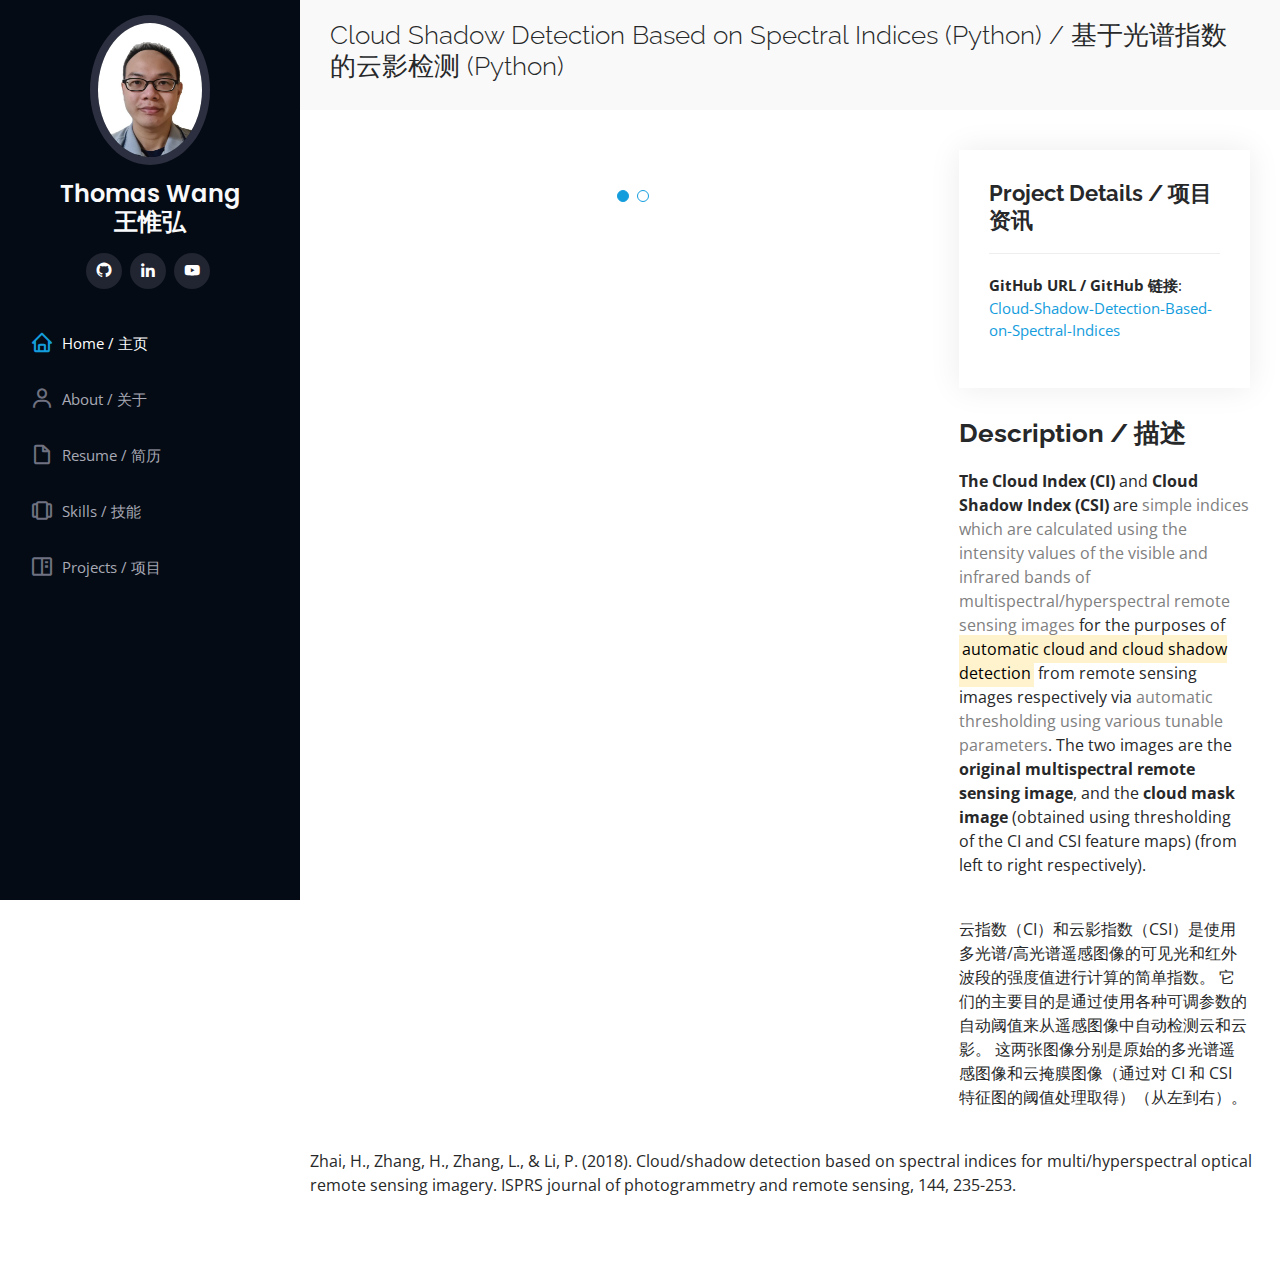
==== portfolio/csdsi-portfolio-details.html @ 738d029c "Added All Files" ====
<!DOCTYPE html>
<html lang="en">

<head>
	<meta charset="utf-8">
	<meta content="width=device-width, initial-scale=1.0" name="viewport">

	<title>Cloud Index Project Details</title>
	<meta content="" name="description">
	<meta content="" name="keywords">

	<!-- Favicons -->
	<link href="../assets/Portfolio img/CSDSI img/Test_Image.jpg" rel="icon">
	<link href="../assets/Portfolio img/CSDSI img/Test_Image.jpg" rel="apple-touch-icon">

	<!-- Google Fonts -->
	<link href="https://fonts.googleapis.com/css?family=Open+Sans:300,300i,400,400i,600,600i,700,700i|Raleway:300,300i,400,400i,500,500i,600,600i,700,700i|Poppins:300,300i,400,400i,500,500i,600,600i,700,700i" rel="stylesheet">

	<!-- Vendor CSS Files -->
	<link href="../assets/vendor/aos/aos.css" rel="stylesheet">
	<link href="../assets/vendor/bootstrap/css/bootstrap.min.css" rel="stylesheet">
	<link href="../assets/vendor/bootstrap-icons/bootstrap-icons.css" rel="stylesheet">
	<link href="../assets/vendor/boxicons/css/boxicons.min.css" rel="stylesheet">
	<link href="../assets/vendor/glightbox/css/glightbox.min.css" rel="stylesheet">
	<link href="../assets/vendor/swiper/swiper-bundle.min.css" rel="stylesheet">

	<!-- Template Main CSS File -->
	<link href="../assets/css/style.css" rel="stylesheet">

	<!-- =======================================================
	* Template Name: iPortfolio
	* Updated: Jul 27 2023 with Bootstrap v5.3.1
	* Template URL: https://bootstrapmade.com/iportfolio-bootstrap-portfolio-websites-template/
	* Author: BootstrapMade.com
	* License: https://bootstrapmade.com/license/
	======================================================== -->
</head>

<body>

	<!-- ======= Mobile nav toggle button ======= -->
	<i class="bi bi-list mobile-nav-toggle d-xl-none"></i>

	<!-- ======= Header ======= -->
	<header id="header">
		<div class="d-flex flex-column">

			<div class="profile">
				<img src="../assets/img/Thomas Wang Wei Hong.jpg" alt="" class="img-fluid rounded-circle">
				<h1 class="text-light">Thomas Wang</h1>
				<h1 class="text-light">王惟弘</h1>
				<div class="social-links mt-3 text-center">
					<a href="https://github.com/ThomasWangWeiHong" class="github"><i class="bx bxl-github"></i></a>
					<a href="https://www.linkedin.com/in/thomas-ong-wei-hong" class="linkedin"><i class="bx bxl-linkedin"></i></a>
					<a href="https://www.youtube.com/@ThomasWangWeiHong" class="youtube"><i class="bx bxl-youtube"></i></a>
					<!--
					<a href="#" class="facebook"><i class="bx bxl-facebook"></i></a>
					<a href="#" class="instagram"><i class="bx bxl-instagram"></i></a>
					<a href="#" class="google-plus"><i class="bx bxl-skype"></i></a>
					-->
				</div>
			</div>

			<nav id="navbar" class="nav-menu navbar">
				<ul>
					<li><a href="../index.html#hero" class="nav-link scrollto active"><i class="bx bx-home"></i> <span>Home / 主页</span></a></li>
					<li><a href="../index.html#about" class="nav-link scrollto"><i class="bx bx-user"></i> <span>About / 关于</span></a></li>
					<li><a href="../index.html#resume" class="nav-link scrollto"><i class="bx bx-file-blank"></i> <span>Resume / 简历</span></a></li>
					<li><a href="../index.html#skills" class="nav-link scrollto"><i class="bx bx-carousel"></i> <span>Skills / 技能</span></a></li>
					<li><a href="../index.html#projects" class="nav-link scrollto"><i class="bx bx-book-content"></i> <span>Projects / 项目</span></a></li>
					<!--
					<li><a href="#services" class="nav-link scrollto"><i class="bx bx-server"></i> <span>Services</span></a></li>
					<li><a href="index.html#contact" class="nav-link scrollto"><i class="bx bx-envelope"></i> <span>Contact / 联系</span></a></li>
					-->
				</ul>
			</nav><!-- .nav-menu -->
		</div>
	</header><!-- End Header -->

	<main id="main">

		<!-- ======= Breadcrumbs ======= -->
		<section id="breadcrumbs" class="breadcrumbs">
			<div class="container">

				<div class="d-flex justify-content-between align-items-center">
					<h2>Cloud Shadow Detection Based on Spectral Indices (Python) / 基于光谱指数的云影检测 (Python)</h2>
					<!--
					<ol>
						<li><a href="index.html">Home</a></li>
						<li>Portfoio Details</li>
					</ol>
					-->
				</div>

			</div>
		</section><!-- End Breadcrumbs -->

		<!-- ======= Portfolio Details Section ======= -->
		<section id="portfolio-details" class="portfolio-details">
			<div class="container">

				<div class="row gy-4">

					<div class="col-lg-8">
						<div class="portfolio-details-slider swiper">
							<div class="swiper-wrapper align-items-center">

								<div class="swiper-slide">
									<img src="../assets/Portfolio img/CSDSI img/Test_Image.jpg" alt="">
								</div>

								<div class="swiper-slide">
									<img src="../assets/Portfolio img/CSDSI img/Cloud_Mask_Image.jpg" alt="">
								</div>
								
							</div>
							<div class="swiper-pagination"></div>
						</div>
					</div>

					<div class="col-lg-4">
						<div class="portfolio-info">
							<h3>Project Details / 项目资讯</h3>
							<ul>
								<!--
								<li><strong>Company / 公司</strong>: <img src='assets/img/21AT Logo.png' style='width: 45%; height: 45%;'>Twenty First Century Aerospace Technology (Asia) Pte. Ltd</li>
								-->
								<li><strong>GitHub URL / GitHub 链接</strong>: <a href="https://github.com/ThomasWangWeiHong/Cloud-Shadow-Detection-Based-on-Spectral-Indices">Cloud-Shadow-Detection-Based-on-Spectral-Indices</a></li>
							</ul>
						</div>
						<div class="portfolio-description">
							<h2>Description / 描述</h2>
							<p><strong>The Cloud Index (CI)</strong> and <strong>Cloud Shadow Index (CSI)</strong> are <span style="color: gray;">simple indices which are calculated using the intensity values of the visible and infrared bands of multispectral/hyperspectral remote sensing images</span> for the purposes of <mark>automatic cloud and cloud shadow detection</mark> from remote sensing images respectively via <span style="color: gray;">automatic thresholding using various tunable parameters</span>. The two images are the <strong>original multispectral remote sensing image</strong>, and the <strong>cloud mask image</strong> (obtained using thresholding of the CI and CSI feature maps) (from left to right respectively).</p><br>
							<p>云指数（CI）和云影指数（CSI）是使用多光谱/高光谱遥感图像的可见光和红外波段的强度值进行计算的简单指数。 它们的主要目的是通过使用各种可调参数的自动阈值来从遥感图像中自动检测云和云影。 这两张图像分别是原始的多光谱遥感图像和云掩膜图像（通过对 CI 和 CSI 特征图的阈值处理取得）（从左到右）。</p>
						</div>
					</div>

				</div>

			</div>
			<br>
			<p style='margin-left: 1%;'>Zhai, H., Zhang, H., Zhang, L., & Li, P. (2018). Cloud/shadow detection based on spectral indices for multi/hyperspectral optical remote sensing imagery. ISPRS journal of photogrammetry and remote sensing, 144, 235-253.</p>
		</section><!-- End Portfolio Details Section -->

	</main><!-- End #main -->

	<!-- ======= Footer ======= -->
	<footer id="footer">
		<div class="container">
			<!--
			<div class="copyright">
				&copy; Copyright <strong><span>iPortfolio</span></strong>
			</div>
			-->
			<div class="credits">
				<!-- All the links in the footer should remain intact. -->
				<!-- You can delete the links only if you purchased the pro version. -->
				<!-- Licensing information: https://bootstrapmade.com/license/ -->
				<!-- Purchase the pro version with working PHP/AJAX contact form: https://bootstrapmade.com/iportfolio-bootstrap-portfolio-websites-template/ -->
				<!--Designed by <a href="https://bootstrapmade.com/">BootstrapMade</a>-->
			</div>
		</div>
	</footer><!-- End  Footer -->

	<a href="#" class="back-to-top d-flex align-items-center justify-content-center"><i class="bi bi-arrow-up-short"></i></a>

	<!-- Vendor JS Files -->
	<script src="../assets/vendor/purecounter/purecounter_vanilla.js"></script>
	<script src="../assets/vendor/aos/aos.js"></script>
	<script src="../assets/vendor/bootstrap/js/bootstrap.bundle.min.js"></script>
	<script src="../assets/vendor/glightbox/js/glightbox.min.js"></script>
	<script src="../assets/vendor/isotope-layout/isotope.pkgd.min.js"></script>
	<script src="../assets/vendor/swiper/swiper-bundle.min.js"></script>
	<script src="../assets/vendor/typed.js/typed.umd.js"></script>
	<script src="../assets/vendor/waypoints/noframework.waypoints.js"></script>
	<script src="../assets/vendor/php-email-form/validate.js"></script>

	<!-- Template Main JS File -->
	<script src="../assets/js/main.js"></script>

</body>

</html>
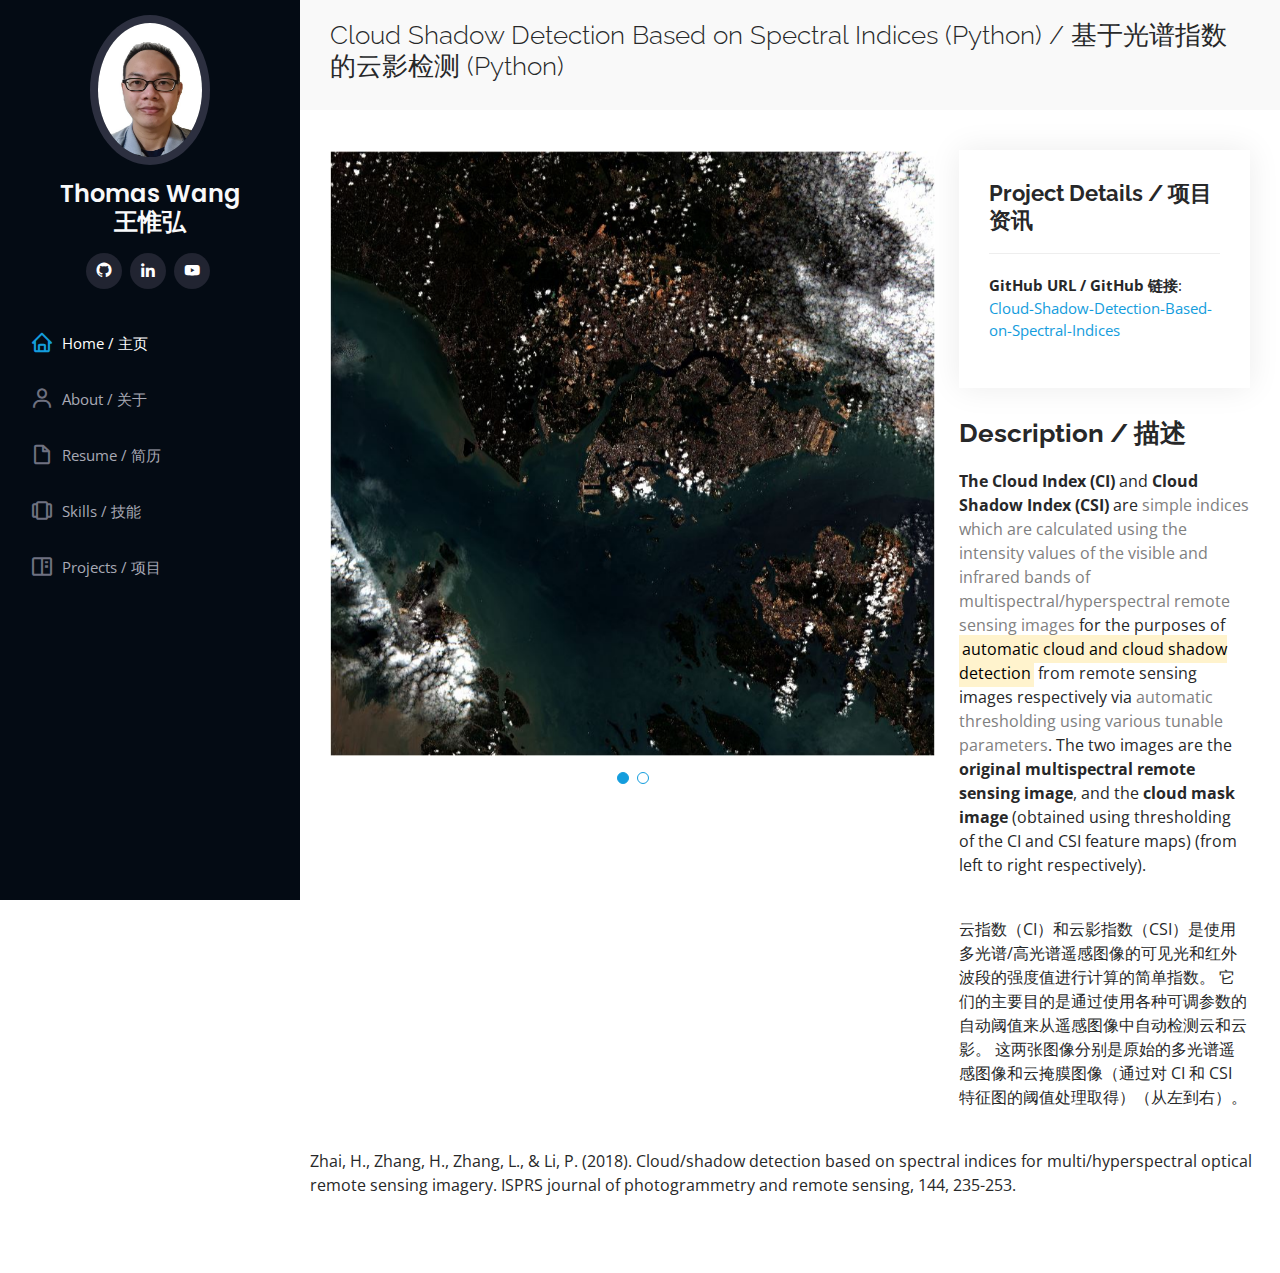
==== commit 900c4b5d: "Update csdsi-portfolio-details.html" ====
--- a/portfolio/csdsi-portfolio-details.html
+++ b/portfolio/csdsi-portfolio-details.html
@@ -10,8 +10,8 @@
 	<meta content="" name="keywords">
 
 	<!-- Favicons -->
-	<link href="../assets/Portfolio img/CSDSI img/Test_Image.jpg" rel="icon">
-	<link href="../assets/Portfolio img/CSDSI img/Test_Image.jpg" rel="apple-touch-icon">
+	<link href="../assets/Portfolio img/CSDSI img/Test_Image.JPG" rel="icon">
+	<link href="../assets/Portfolio img/CSDSI img/Test_Image.JPG" rel="apple-touch-icon">
 
 	<!-- Google Fonts -->
 	<link href="https://fonts.googleapis.com/css?family=Open+Sans:300,300i,400,400i,600,600i,700,700i|Raleway:300,300i,400,400i,500,500i,600,600i,700,700i|Poppins:300,300i,400,400i,500,500i,600,600i,700,700i" rel="stylesheet">
@@ -107,11 +107,11 @@
 							<div class="swiper-wrapper align-items-center">
 
 								<div class="swiper-slide">
-									<img src="../assets/Portfolio img/CSDSI img/Test_Image.jpg" alt="">
+									<img src="../assets/Portfolio img/CSDSI img/Test_Image.JPG" alt="">
 								</div>
 
 								<div class="swiper-slide">
-									<img src="../assets/Portfolio img/CSDSI img/Cloud_Mask_Image.jpg" alt="">
+									<img src="../assets/Portfolio img/CSDSI img/Cloud_Mask_Image.JPG" alt="">
 								</div>
 								
 							</div>
@@ -181,4 +181,4 @@
 
 </body>
 
-</html>+</html>
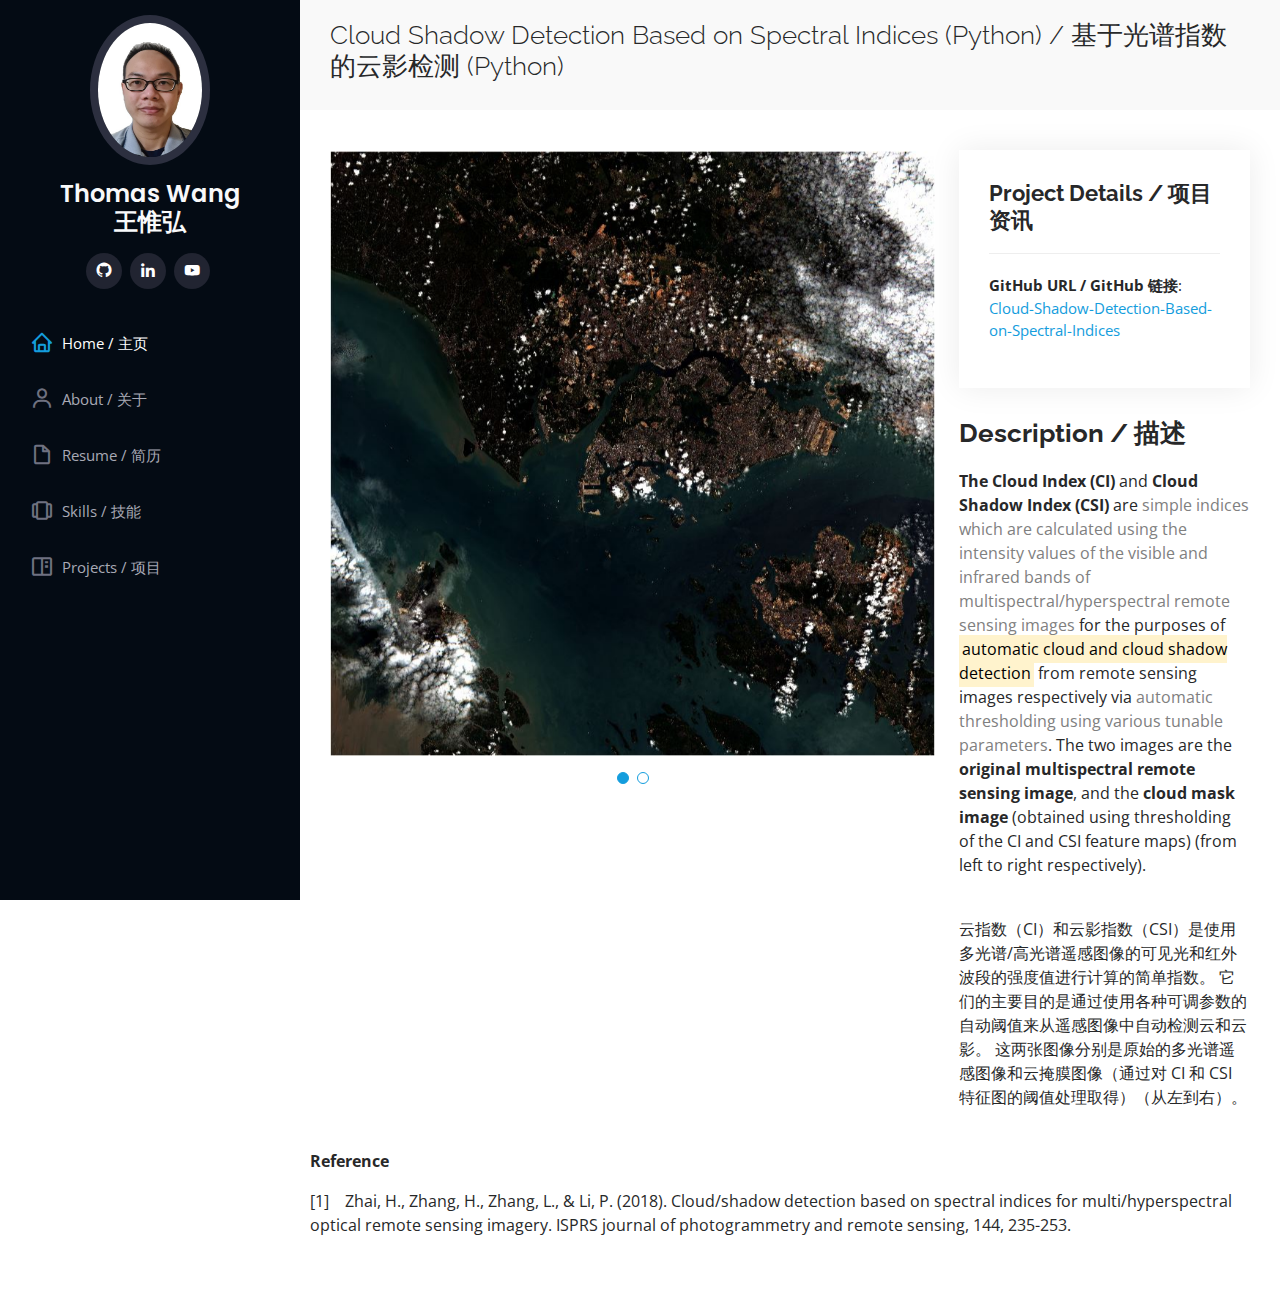
==== commit 10252b56: "Updated Reference format" ====
--- a/portfolio/csdsi-portfolio-details.html
+++ b/portfolio/csdsi-portfolio-details.html
@@ -140,7 +140,8 @@
 
 			</div>
 			<br>
-			<p style='margin-left: 1%;'>Zhai, H., Zhang, H., Zhang, L., & Li, P. (2018). Cloud/shadow detection based on spectral indices for multi/hyperspectral optical remote sensing imagery. ISPRS journal of photogrammetry and remote sensing, 144, 235-253.</p>
+			<p style='margin-left: 1%;'><strong>Reference</strong></p>
+			<p style='margin-left: 1%;'>[1]&emsp;Zhai, H., Zhang, H., Zhang, L., & Li, P. (2018). Cloud/shadow detection based on spectral indices for multi/hyperspectral optical remote sensing imagery. ISPRS journal of photogrammetry and remote sensing, 144, 235-253.</p>
 		</section><!-- End Portfolio Details Section -->
 
 	</main><!-- End #main -->
--- a/assets/css/style.css
+++ b/assets/css/style.css
@@ -256,9 +256,12 @@
 #hero {
 	width: 100%;
 	height: 100vh;
-	background: url("../img/cityscape.gif") center;
+	background: url("../img/cityscape.gif") center center / cover no-repeat;
+	/*
 	background-size: 100%;
 	background-repeat: no-repeat;
+	*/
+	position: relative;
 }
 
 #hero:before {
@@ -276,13 +279,17 @@
 	position: relative;
 	z-index: 2;
 	min-width: 300px;
+	padding: 15px;
 }
 
 #hero h1 {
 	margin: 0 0 10px 0;
 	font-size: 64px;
 	font-weight: 700;
+	line-height: 1.2;
+	/*
 	line-height: 56px;
+	*/
 	color: #fff;
 }
 
@@ -300,7 +307,7 @@
 	border-bottom: 3px solid #149ddd;
 }
 
-@media (min-width: 1024px) {
+@media (min-width: 768px) {
 	#hero {
 		background-attachment: fixed;
 	}
@@ -1140,4 +1147,4 @@
 		width: auto;
 		padding-right: 20px 15px;
 	}
-}+}
